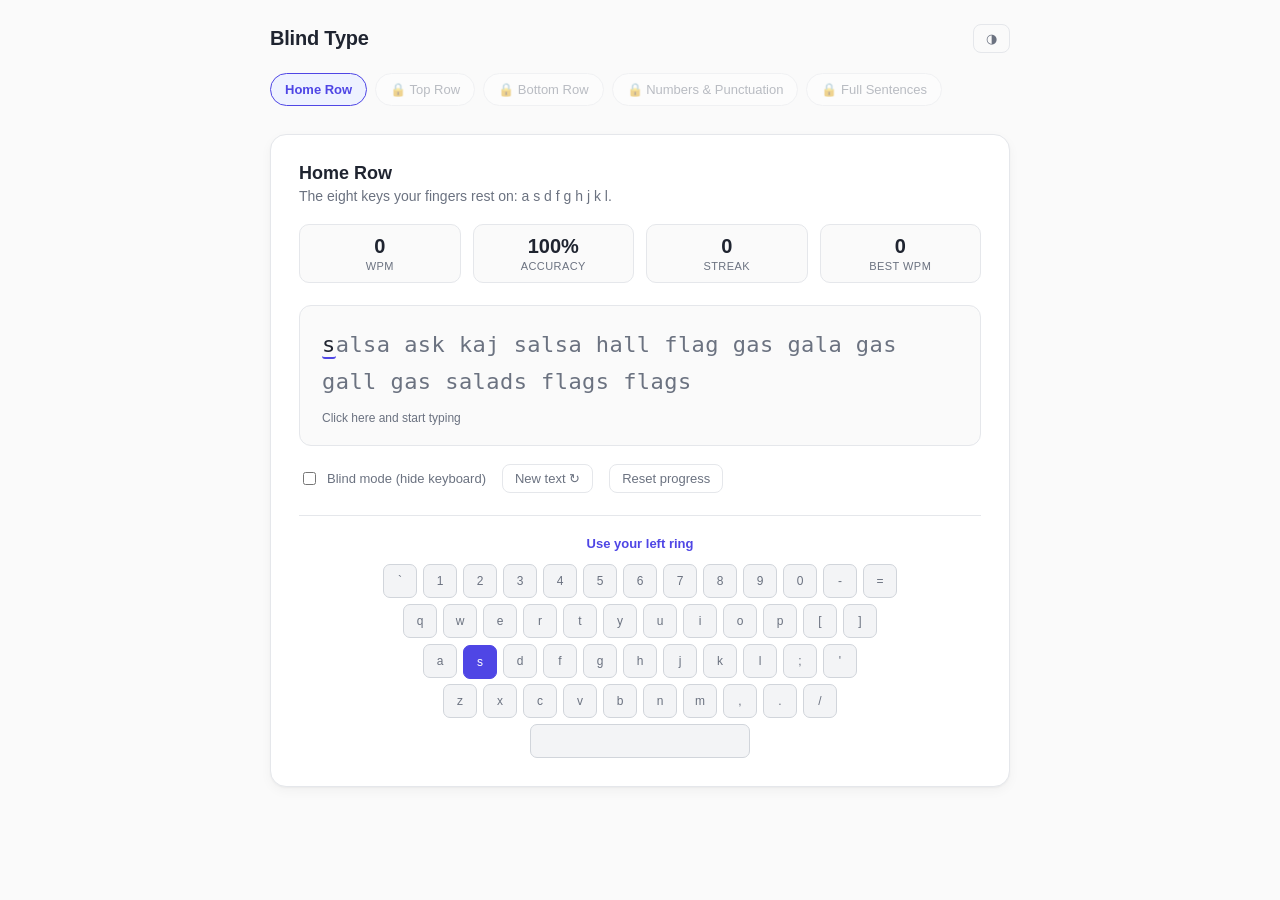
==== apps/typing-trainer/index.html @ e456134a "Add Blind Type, a browser-based touch-typing trainer Cumulative lesson stages (home row -> top row -" ====
<!doctype html>
<html lang="en">
<head>
<meta charset="UTF-8" />
<meta name="viewport" content="width=device-width, initial-scale=1.0" />
<title>Blind Type — learn to type without looking down</title>
<link rel="stylesheet" href="style.css" />
</head>
<body>
  <div class="app">
    <header class="topbar">
      <h1>Blind Type</h1>
      <div class="topbar-actions">
        <button id="themeToggle" class="ghost-btn" title="Toggle theme">◑</button>
      </div>
    </header>

    <nav class="stages" id="stageNav" aria-label="Lessons"></nav>

    <main class="stage-panel">
      <div class="stage-info">
        <h2 id="stageTitle">Home Row</h2>
        <p id="stageBlurb">The eight keys your fingers rest on.</p>
      </div>

      <div class="stats-bar">
        <div class="stat"><span class="stat-value" id="statWpm">0</span><span class="stat-label">WPM</span></div>
        <div class="stat"><span class="stat-value" id="statAccuracy">100%</span><span class="stat-label">Accuracy</span></div>
        <div class="stat"><span class="stat-value" id="statStreak">0</span><span class="stat-label">Streak</span></div>
        <div class="stat"><span class="stat-value" id="statBest">0</span><span class="stat-label">Best WPM</span></div>
      </div>

      <div class="prompt-wrap" id="promptWrap" tabindex="0">
        <div class="prompt" id="prompt" aria-live="off"></div>
        <input id="typingInput" class="sr-input" type="text" autocomplete="off" autocorrect="off" autocapitalize="off" spellcheck="false" aria-label="Typing input" />
        <div class="prompt-hint" id="promptHint">Click here and start typing</div>
      </div>

      <div class="controls">
        <label class="toggle">
          <input type="checkbox" id="blindToggle" />
          <span>Blind mode (hide keyboard)</span>
        </label>
        <button id="restartBtn" class="ghost-btn">New text ↻</button>
        <button id="resetBtn" class="ghost-btn danger">Reset progress</button>
      </div>

      <div class="keyboard-wrap" id="keyboardWrap">
        <div class="finger-hint" id="fingerHint">&nbsp;</div>
        <div class="keyboard" id="keyboard"></div>
      </div>
    </main>
  </div>

  <div class="toast" id="toast"></div>

  <script src="app.js"></script>
</body>
</html>
---- apps/typing-trainer/style.css ----
:root {
  --bg: #fafafa;
  --panel: #ffffff;
  --text: #1f2430;
  --text-dim: #6b7280;
  --border: #e5e7eb;
  --accent: #4f46e5;
  --accent-soft: #eef2ff;
  --good: #16a34a;
  --bad: #dc2626;
  --bad-soft: #fee2e2;
  --key-bg: #f3f4f6;
  --key-border: #d1d5db;
  --shadow: 0 1px 2px rgba(0,0,0,0.04), 0 4px 12px rgba(0,0,0,0.04);
}

:root[data-theme="dark"] {
  --bg: #14161d;
  --panel: #1b1e27;
  --text: #e7e9ee;
  --text-dim: #9199a8;
  --border: #2a2e3a;
  --accent: #818cf8;
  --accent-soft: #262a45;
  --good: #4ade80;
  --bad: #f87171;
  --bad-soft: #3a2226;
  --key-bg: #22252f;
  --key-border: #343846;
  --shadow: 0 1px 2px rgba(0,0,0,0.2), 0 8px 24px rgba(0,0,0,0.3);
}

@media (prefers-color-scheme: dark) {
  :root:not([data-theme="light"]) {
    --bg: #14161d;
    --panel: #1b1e27;
    --text: #e7e9ee;
    --text-dim: #9199a8;
    --border: #2a2e3a;
    --accent: #818cf8;
    --accent-soft: #262a45;
    --good: #4ade80;
    --bad: #f87171;
    --bad-soft: #3a2226;
    --key-bg: #22252f;
    --key-border: #343846;
    --shadow: 0 1px 2px rgba(0,0,0,0.2), 0 8px 24px rgba(0,0,0,0.3);
  }
}

* { box-sizing: border-box; }

body {
  margin: 0;
  min-height: 100vh;
  background: var(--bg);
  color: var(--text);
  font-family: -apple-system, BlinkMacSystemFont, "Segoe UI", Inter, Roboto, sans-serif;
  overflow-x: hidden;
}

.app {
  max-width: 780px;
  margin: 0 auto;
  padding: 24px 20px 60px;
}

.topbar {
  display: flex;
  align-items: center;
  justify-content: space-between;
  margin-bottom: 20px;
}

.topbar h1 {
  font-size: 20px;
  font-weight: 600;
  letter-spacing: -0.01em;
  margin: 0;
}

.ghost-btn {
  background: transparent;
  border: 1px solid var(--border);
  color: var(--text-dim);
  border-radius: 8px;
  padding: 6px 12px;
  font-size: 13px;
  cursor: pointer;
  transition: border-color .15s, color .15s;
}
.ghost-btn:hover { border-color: var(--accent); color: var(--accent); }
.ghost-btn.danger:hover { border-color: var(--bad); color: var(--bad); }

.stages {
  display: flex;
  gap: 8px;
  overflow-x: auto;
  padding-bottom: 8px;
  margin-bottom: 20px;
}

.stage-chip {
  flex: 0 0 auto;
  padding: 8px 14px;
  border-radius: 999px;
  border: 1px solid var(--border);
  background: var(--panel);
  color: var(--text-dim);
  font-size: 13px;
  cursor: pointer;
  white-space: nowrap;
  transition: all .15s;
}
.stage-chip.active {
  border-color: var(--accent);
  color: var(--accent);
  background: var(--accent-soft);
  font-weight: 600;
}
.stage-chip.locked {
  cursor: not-allowed;
  opacity: 0.45;
}

.stage-panel {
  background: var(--panel);
  border: 1px solid var(--border);
  border-radius: 16px;
  padding: 28px;
  box-shadow: var(--shadow);
}

.stage-info h2 {
  margin: 0 0 4px;
  font-size: 18px;
}
.stage-info p {
  margin: 0 0 20px;
  color: var(--text-dim);
  font-size: 14px;
}

.stats-bar {
  display: grid;
  grid-template-columns: repeat(4, 1fr);
  gap: 12px;
  margin-bottom: 22px;
}
.stat {
  text-align: center;
  padding: 10px 8px;
  border-radius: 10px;
  background: var(--bg);
  border: 1px solid var(--border);
}
.stat-value {
  display: block;
  font-size: 20px;
  font-weight: 700;
  font-variant-numeric: tabular-nums;
}
.stat-label {
  display: block;
  font-size: 11px;
  color: var(--text-dim);
  text-transform: uppercase;
  letter-spacing: 0.04em;
  margin-top: 2px;
}

.prompt-wrap {
  position: relative;
  border: 1px solid var(--border);
  border-radius: 12px;
  padding: 20px 22px;
  background: var(--bg);
  cursor: text;
  margin-bottom: 18px;
}
.prompt-wrap:focus-within {
  border-color: var(--accent);
}

.prompt {
  font-family: "SF Mono", ui-monospace, Menlo, Consolas, monospace;
  font-size: 22px;
  line-height: 1.7;
  letter-spacing: 0.02em;
  word-break: break-word;
  color: var(--text-dim);
}
.prompt .char { position: relative; border-radius: 3px; }
.prompt .char.correct { color: var(--good); }
.prompt .char.incorrect {
  color: var(--bad);
  background: var(--bad-soft);
  animation: shake .18s;
}
.prompt .char.current {
  color: var(--text);
  border-bottom: 2px solid var(--accent);
}
.prompt .char.current::before {
  content: "";
  position: absolute;
  left: 0; right: 0; top: -2px; bottom: -2px;
  background: var(--accent-soft);
  border-radius: 3px;
  z-index: -1;
}

@keyframes shake {
  0%, 100% { transform: translateX(0); }
  25% { transform: translateX(-2px); }
  75% { transform: translateX(2px); }
}

.sr-input {
  position: absolute;
  opacity: 0;
  pointer-events: none;
  width: 1px;
  height: 1px;
}

.prompt-hint {
  margin-top: 10px;
  font-size: 12px;
  color: var(--text-dim);
}

.controls {
  display: flex;
  align-items: center;
  gap: 16px;
  flex-wrap: wrap;
  margin-bottom: 22px;
}

.toggle {
  display: flex;
  align-items: center;
  gap: 8px;
  font-size: 13px;
  color: var(--text-dim);
  cursor: pointer;
  user-select: none;
}
.toggle input { accent-color: var(--accent); }

.keyboard-wrap {
  border-top: 1px solid var(--border);
  padding-top: 20px;
  transition: opacity .2s, max-height .2s;
}
.keyboard-wrap.hidden-kb .keyboard { display: none; }

.finger-hint {
  text-align: center;
  font-size: 13px;
  color: var(--accent);
  font-weight: 600;
  min-height: 18px;
  margin-bottom: 10px;
}
.keyboard-wrap.hidden-kb .finger-hint { color: var(--text-dim); }

.keyboard {
  display: flex;
  flex-direction: column;
  gap: 6px;
  align-items: center;
}
.kb-row {
  display: flex;
  gap: 6px;
}
.key {
  min-width: 34px;
  height: 34px;
  border-radius: 7px;
  background: var(--key-bg);
  border: 1px solid var(--key-border);
  display: flex;
  align-items: center;
  justify-content: center;
  font-size: 12px;
  color: var(--text-dim);
  text-transform: lowercase;
  transition: background .1s, border-color .1s, transform .05s;
}
.key.space { min-width: 220px; }
.key.active {
  background: var(--accent);
  border-color: var(--accent);
  color: #fff;
  transform: translateY(1px);
}

.toast {
  position: fixed;
  left: 50%;
  bottom: 30px;
  transform: translate(-50%, 20px);
  background: var(--accent);
  color: #fff;
  padding: 10px 18px;
  border-radius: 999px;
  font-size: 13px;
  font-weight: 600;
  opacity: 0;
  pointer-events: none;
  transition: opacity .25s, transform .25s;
  box-shadow: var(--shadow);
}
.toast.show {
  opacity: 1;
  transform: translate(-50%, 0);
}

@media (max-width: 560px) {
  .stats-bar { grid-template-columns: repeat(2, 1fr); }
  .prompt { font-size: 18px; }
  .key { min-width: 26px; height: 30px; font-size: 11px; }
  .key.space { min-width: 140px; }
}
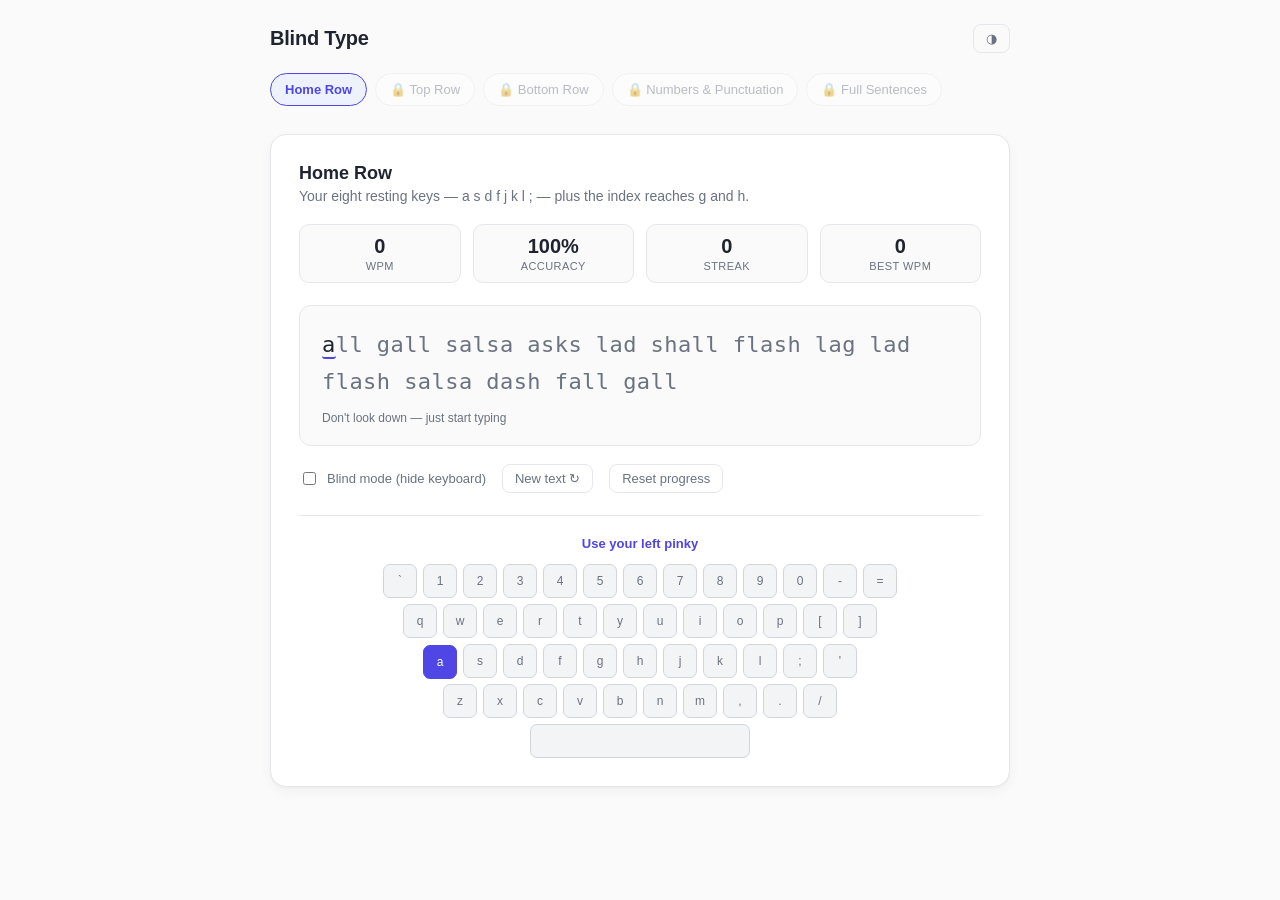
==== commit 63376338: "Fix typing not registering and correct home-row key count localStorage calls in initTheme/saveProgre" ====
--- a/apps/typing-trainer/index.html
+++ b/apps/typing-trainer/index.html
@@ -33,7 +33,7 @@
       <div class="prompt-wrap" id="promptWrap" tabindex="0">
         <div class="prompt" id="prompt" aria-live="off"></div>
         <input id="typingInput" class="sr-input" type="text" autocomplete="off" autocorrect="off" autocapitalize="off" spellcheck="false" aria-label="Typing input" />
-        <div class="prompt-hint" id="promptHint">Click here and start typing</div>
+        <div class="prompt-hint" id="promptHint">Don't look down — just start typing</div>
       </div>
 
       <div class="controls">
